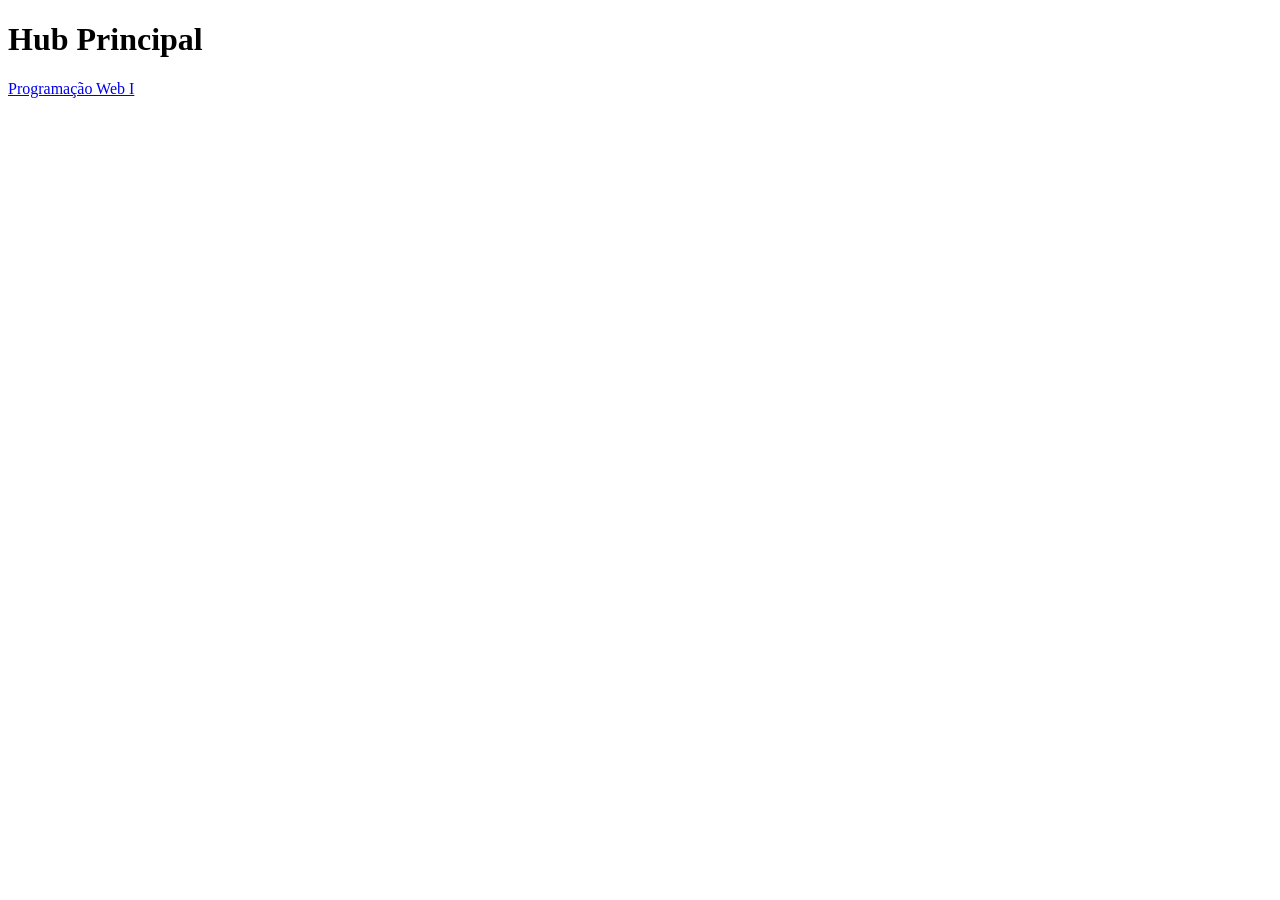
==== index.html @ 40cd1de7 "Hub Principal Criado" ====
<!DOCTYPE html>
<html lang="pt-br">
<head>
    <meta charset="UTF-8">
    <meta name="viewport" content="width=device-width, initial-scale=1.0">
    <title>Hub Principal</title>
</head>
<body>
    <h1>Hub Principal</h1>
    <a href="Prog. Web I/index.html">Programação Web I</a>
    
</body>
</html>
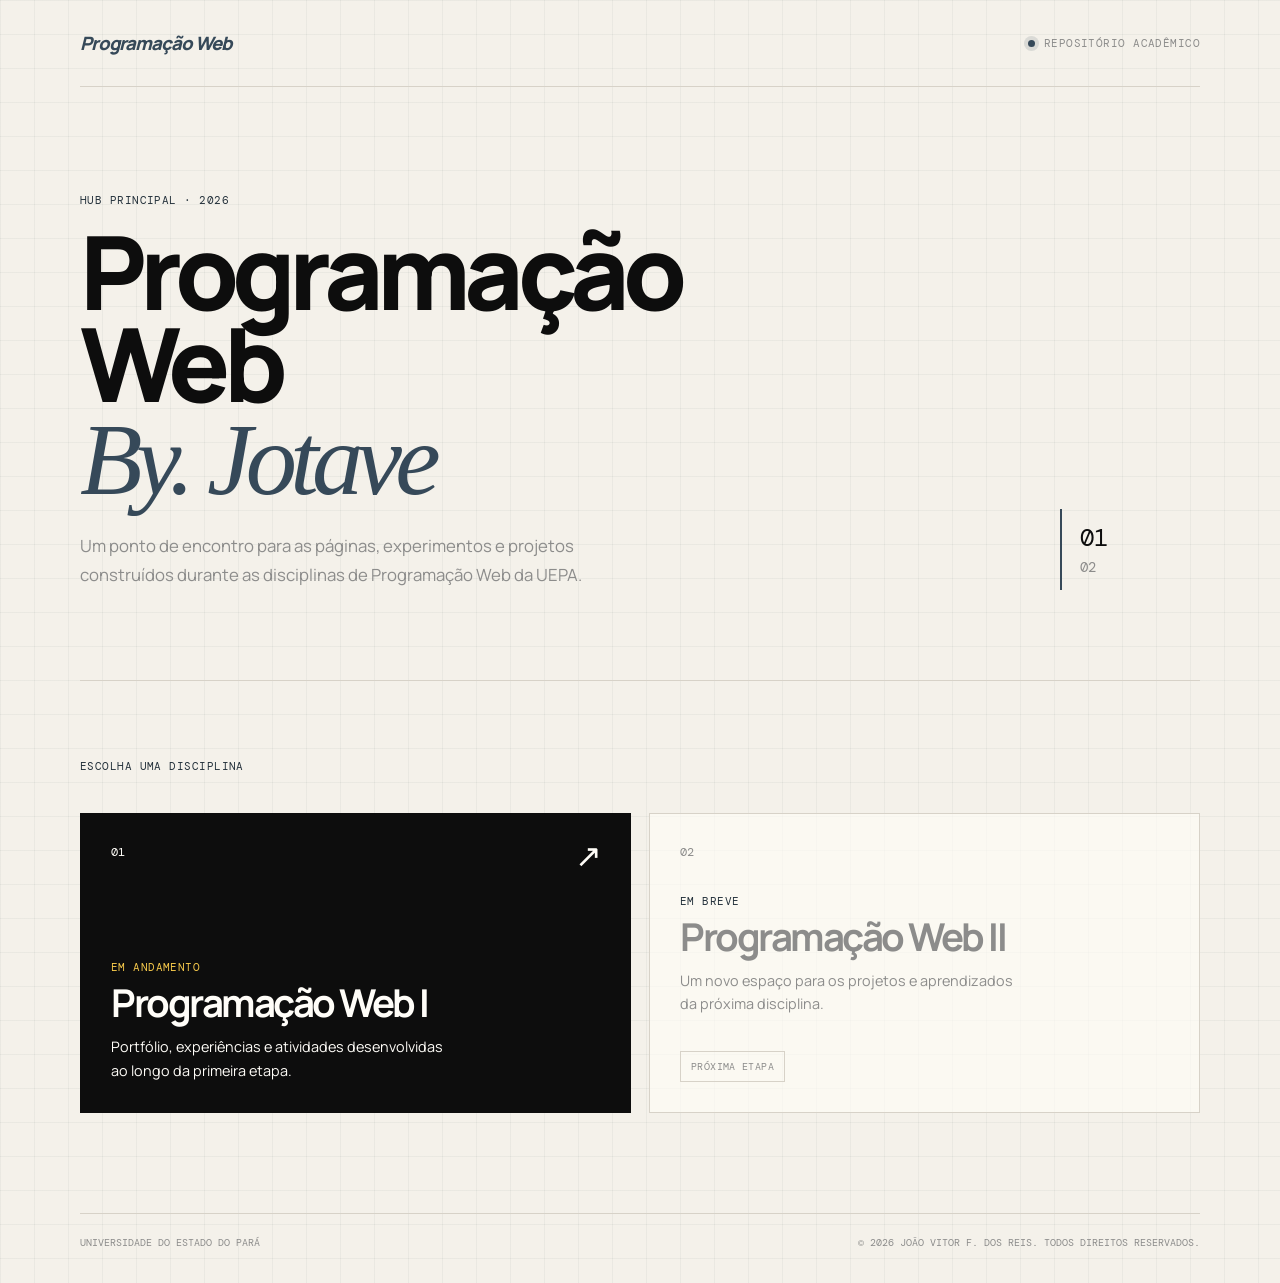
==== commit e705ac93: "Novo Hub, Estilização do Hub, Novas Cores, Prog Web I modificado com novas cores e legendas" ====
--- a/index.html
+++ b/index.html
@@ -3,11 +3,62 @@
 <head>
     <meta charset="UTF-8">
     <meta name="viewport" content="width=device-width, initial-scale=1.0">
-    <title>Hub Principal</title>
+    <meta name="description" content="Hub principal das páginas desenvolvidas nas disciplinas de Programação Web da UEPA.">
+    <link rel="icon" type="image/x-icon" href="public/favicon/favicon.ico">
+    <link rel="apple-touch-icon" href="public/favicon/apple-touch-icon.png">
+    <title>Hub de Programação Web | UEPA</title>
+    <link rel="stylesheet" href="style/hub.css">
 </head>
 <body>
-    <h1>Hub Principal</h1>
-    <a href="Prog. Web I/index.html">Programação Web I</a>
-    
+    <header class="topo">
+        <a class="marca" href="index.html" aria-label="Voltar ao início">
+            <span><em>Programação Web</em></span>
+        </a>
+        <p class="status"><span></span> Repositório acadêmico</p>
+    </header>
+
+    <main>
+        <section class="hero" aria-labelledby="titulo-principal">
+            <div class="hero-conteudo">
+                <p class="eyebrow">Hub principal · 2026</p>
+                <h1 id="titulo-principal">Programação Web <br> <em>By. <a href="https://github.com/jotavedreis" target="_blank" rel="noopener noreferrer">Jotave</a></em></h1>
+                <p class="intro">Um ponto de encontro para as páginas, experimentos e projetos construídos durante as disciplinas de Programação Web da UEPA.</p>
+            </div>
+            <div class="marcador" aria-hidden="true">01<br><span>02</span></div>
+        </section>
+
+        <section class="disciplinas" aria-labelledby="titulo-disciplinas">
+            <div class="secao-cabecalho">
+                <p class="eyebrow">Escolha uma disciplina</p>
+            </div>
+
+            <div class="grade-disciplinas">
+                <a class="disciplina disciplina-principal" href="Prog. Web I/index.html">
+                    <div class="numero">01</div>
+                    <div class="disciplina-texto">
+                        <p class="rotulo">Em andamento</p>
+                        <h3>Programação Web I</h3>
+                        <p>Portfólio, experiências e atividades desenvolvidas ao longo da primeira etapa.</p>
+                    </div>
+                    <span class="seta" aria-hidden="true">↗</span>
+                </a>
+
+                <div class="disciplina disciplina-futura" aria-label="Programação Web II em breve">
+                    <div class="numero">02</div>
+                    <div class="disciplina-texto">
+                        <p class="rotulo">Em breve</p>
+                        <h3>Programação Web II</h3>
+                        <p>Um novo espaço para os projetos e aprendizados da próxima disciplina.</p>
+                    </div>
+                    <span class="badge">Próxima etapa</span>
+                </div>
+            </div>
+        </section>
+    </main>
+
+    <footer>
+        <p>Universidade do Estado do Pará</p>
+        <p>&copy; 2026 João Vitor F. dos Reis. Todos direitos reservados.</p>
+    </footer>
 </body>
 </html>
--- a/style/hub.css
+++ b/style/hub.css
@@ -0,0 +1,326 @@
+@import url('https://fonts.googleapis.com/css2?family=DM+Mono:wght@400;500&family=Manrope:wght@400;500;600;700;800&display=swap');
+
+:root {
+    --ink: #0D0D0D;
+    --muted: #8C8C8B;
+    --paper: #f4f1ea;
+    --panel: #fffdf8;
+    --line: #d7d2c8;
+    --accent: #364959;
+    --accent-dark: #24313b;
+    --yellow: #f5c84b;
+}
+
+* {
+    box-sizing: border-box;
+}
+
+body {
+    min-height: 100vh;
+    margin: 0;
+    color: var(--ink);
+    background-color: var(--paper);
+    background-image: linear-gradient(rgba(23, 33, 43, .045) 1px, transparent 1px), linear-gradient(90deg, rgba(23, 33, 43, .045) 1px, transparent 1px);
+    background-size: 34px 34px;
+    font-family: 'Manrope', sans-serif;
+
+    .topo,
+    main,
+    footer {
+        width: min(1120px, calc(100% - 64px));
+        margin: 0 auto;
+    }
+    .topo {
+    display: flex;
+    align-items: center;
+    justify-content: space-between;
+    padding: 30px 0;
+    border-bottom: 1px solid var(--line);
+    }
+
+    .marca {
+    color: var(--ink);
+    font-size: 1.15rem;
+    font-weight: 800;
+    letter-spacing: -.06em;
+    text-decoration: none;
+
+        span {
+            color: var(--accent);
+        }
+    }
+
+    .status,
+    .eyebrow,
+    .rotulo,
+    .numero,
+    .badge {
+        font-family: 'DM Mono', monospace;
+        letter-spacing: .04em;
+        text-transform: uppercase;
+    }
+
+    .status {
+    display: flex;
+    align-items: center;
+    gap: 9px;
+    margin: 0;
+    color: var(--muted);
+    font-size: .68rem;
+
+        span {
+            width: 7px;
+            height: 7px;
+            border-radius: 50%;
+            background: var(--accent);
+            box-shadow: 0 0 0 4px #36495923;
+        }
+    }
+
+    .hero {
+    display: grid;
+    grid-template-columns: 1fr 140px;
+    align-items: end;
+    gap: 32px;
+    padding: 106px 0 90px;
+    border-bottom: 1px solid var(--line);
+}
+
+.eyebrow {
+    margin: 0 0 18px;
+    color: var(--accent-dark);
+    font-size: .7rem;
+}
+
+h1,
+h2,
+h3,
+p {
+    margin-top: 0;
+}
+
+h1,
+h2,
+h3 {
+    letter-spacing: -.065em;
+}
+
+h1 {
+    max-width: 790px;
+    margin-bottom: 26px;
+    font-size: clamp(3.5rem, 8vw, 7.6rem);
+    line-height: .9;
+    font-weight: 800;
+}
+
+h1 em {
+    color: var(--accent);
+    font-family: Georgia, serif;
+    font-weight: 400;
+
+    a {
+        color: var(--accent);
+        text-decoration: none;
+    }
+
+    a:hover,
+    a:focus-visible {
+        text-decoration: underline;
+    }
+}
+
+.intro {
+    max-width: 540px;
+    margin-bottom: 0;
+    color: var(--muted);
+    font-size: 1.05rem;
+    line-height: 1.7;
+}
+
+.marcador {
+    padding: 16px 0 12px 18px;
+    border-left: 2px solid var(--accent);
+    color: var(--ink);
+    font-family: 'DM Mono', monospace;
+    font-size: 1.5rem;
+    line-height: 1.1;
+
+    span {
+        color: var(--muted);
+        font-size: .9rem;
+    }
+}
+
+.disciplinas {
+    padding: 78px 0 100px;
+}
+
+.secao-cabecalho {
+    display: flex;
+    align-items: end;
+    justify-content: space-between;
+    gap: 30px;
+    margin-bottom: 34px;
+
+    h2 {
+        max-width: 380px;
+        margin: 0;
+        font-size: clamp(1.8rem, 3vw, 2.7rem);
+        line-height: 1;
+    }
+
+    .eyebrow {
+        margin-bottom: 6px;
+    }
+}
+
+.grade-disciplinas {
+    display: grid;
+    grid-template-columns: repeat(2, 1fr);
+    gap: 18px;
+}
+
+.disciplina {
+    position: relative;
+    display: flex;
+    min-height: 300px;
+    flex-direction: column;
+    justify-content: space-between;
+    padding: 30px;
+    border: 1px solid var(--ink);
+    text-decoration: none;
+}
+
+.disciplina-principal {
+    color: var(--panel);
+    background: var(--ink);
+    transition: transform .25s ease, background .25s ease;
+
+    &:hover,
+    &:focus-visible {
+        background: var(--accent-dark);
+        transform: translateY(-6px);
+    }
+}
+
+.disciplina-futura {
+    color: var(--muted);
+    border-color: var(--line);
+    background: rgba(255, 253, 248, .64);
+
+    .rotulo {
+        color: var(--accent-dark);
+    }
+}
+
+.numero {
+    font-size: .75rem;
+}
+
+.rotulo {
+    margin-bottom: 10px;
+    color: var(--yellow);
+    font-size: .66rem;
+}
+
+.disciplina-texto {
+    max-width: 390px;
+
+    p:last-child {
+        max-width: 340px;
+        margin-bottom: 0;
+        font-size: .9rem;
+        line-height: 1.6;
+    }
+}
+
+h3 {
+    margin-bottom: 14px;
+    color: inherit;
+    font-size: clamp(1.7rem, 3vw, 2.55rem);
+    line-height: .98;
+}
+
+.seta {
+    position: absolute;
+    top: 25px;
+    right: 28px;
+    font-size: 2rem;
+    line-height: 1;
+}
+
+.badge {
+    align-self: flex-start;
+    padding: 8px 10px;
+    border: 1px solid var(--line);
+    color: var(--muted);
+    font-size: .6rem;
+}
+
+footer {
+    display: flex;
+    justify-content: space-between;
+    gap: 20px;
+    padding: 22px 0 34px;
+    border-top: 1px solid var(--line);
+    color: var(--muted);
+    font-family: 'DM Mono', monospace;
+    font-size: .65rem;
+    text-transform: uppercase;
+
+    p {
+        margin: 0;
+    }
+}
+
+@media (max-width: 700px) {
+    .topo {
+        padding: 22px 0;
+    }
+
+    .status {
+        font-size: .58rem;
+    }
+
+    .hero {
+        grid-template-columns: 1fr;
+        gap: 36px;
+        padding: 76px 0 62px;
+    }
+
+    h1 {
+        font-size: clamp(3.1rem, 17vw, 5.2rem);
+    }
+
+    .marcador {
+        width: fit-content;
+        padding-top: 8px;
+    }
+
+    .disciplinas {
+        padding: 58px 0 72px;
+    }
+
+    .secao-cabecalho,
+    .grade-disciplinas,
+    footer {
+        display: block;
+    }
+
+    .secao-cabecalho {
+        h2 {
+            margin-top: 28px;
+        }
+    }
+
+    .disciplina + .disciplina {
+        margin-top: 14px;
+    }
+
+    footer {
+        p + p {
+            margin-top: 10px;
+        }
+    }
+}
+}
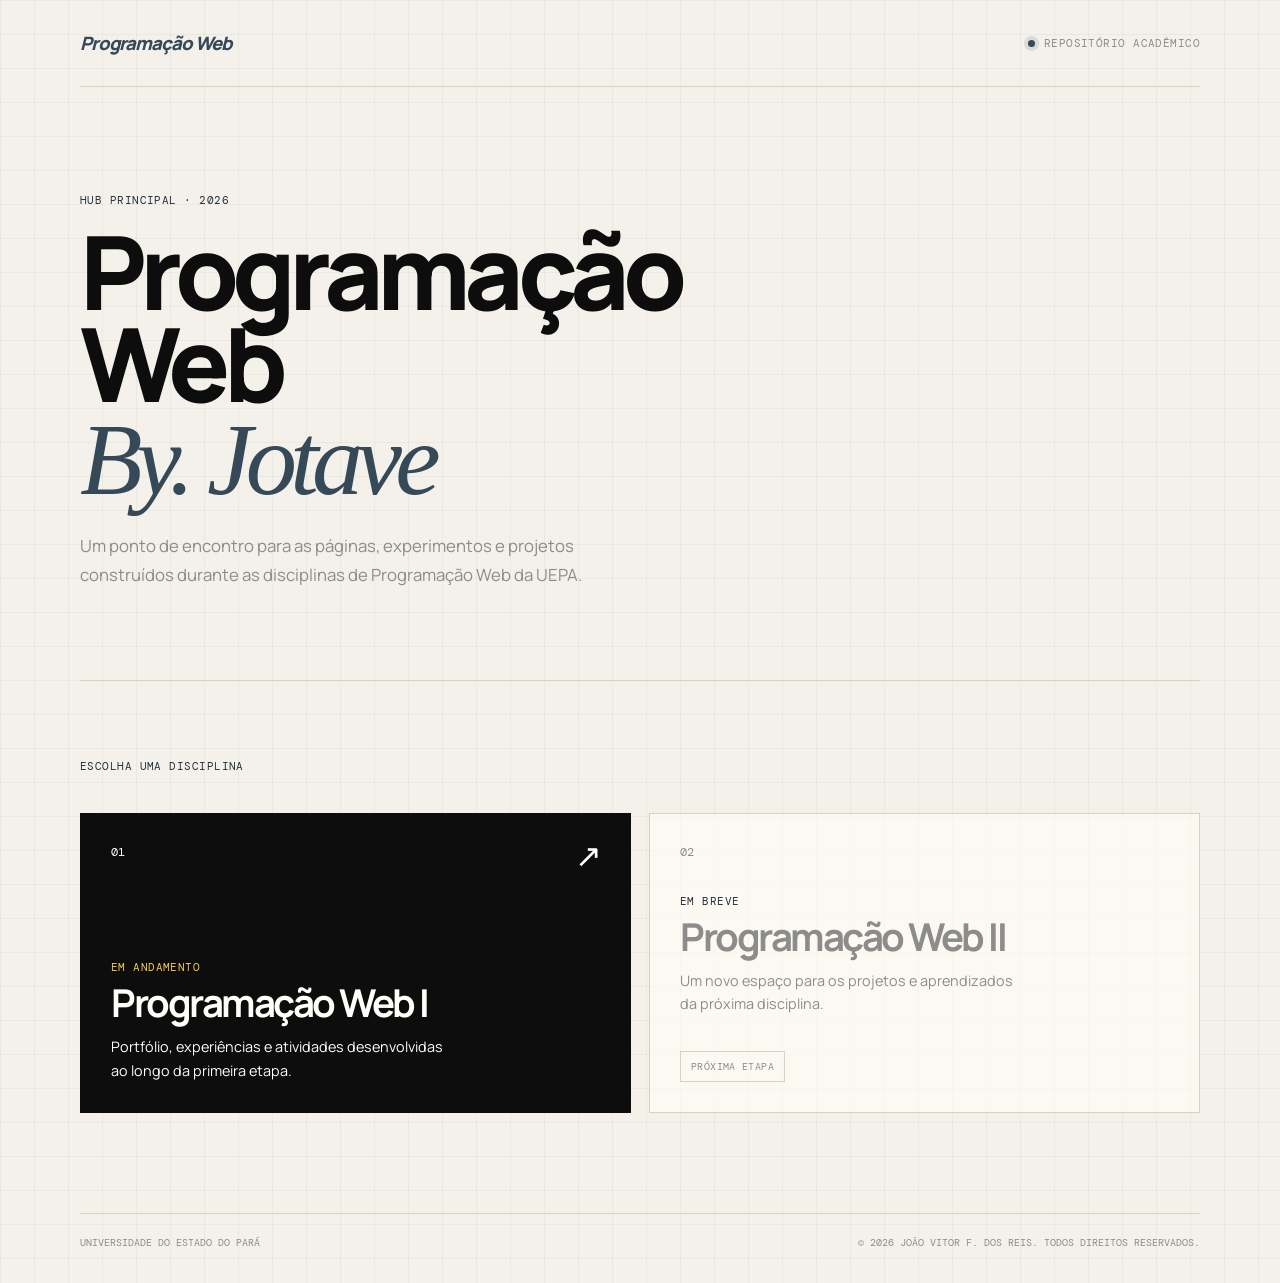
==== commit f46d9d89: "Troca de nome de pastas internas para evitar erros com os Hiperlinks. Troca de pt-br para pt-BR" ====
--- a/index.html
+++ b/index.html
@@ -1,5 +1,5 @@
 <!DOCTYPE html>
-<html lang="pt-br">
+<html lang="pt-BR">
 <head>
     <meta charset="UTF-8">
     <meta name="viewport" content="width=device-width, initial-scale=1.0">
@@ -24,16 +24,15 @@
                 <h1 id="titulo-principal">Programação Web <br> <em>By. <a href="https://github.com/jotavedreis" target="_blank" rel="noopener noreferrer">Jotave</a></em></h1>
                 <p class="intro">Um ponto de encontro para as páginas, experimentos e projetos construídos durante as disciplinas de Programação Web da UEPA.</p>
             </div>
-            <div class="marcador" aria-hidden="true">01<br><span>02</span></div>
         </section>
 
-        <section class="disciplinas" aria-labelledby="titulo-disciplinas">
+        <section class="disciplinas">
             <div class="secao-cabecalho">
                 <p class="eyebrow">Escolha uma disciplina</p>
             </div>
 
             <div class="grade-disciplinas">
-                <a class="disciplina disciplina-principal" href="Prog. Web I/index.html">
+                <a class="disciplina disciplina-principal" href="prog-web-1/index.html" aria-label="Acessar a disciplina de Programação Web I">
                     <div class="numero">01</div>
                     <div class="disciplina-texto">
                         <p class="rotulo">Em andamento</p>
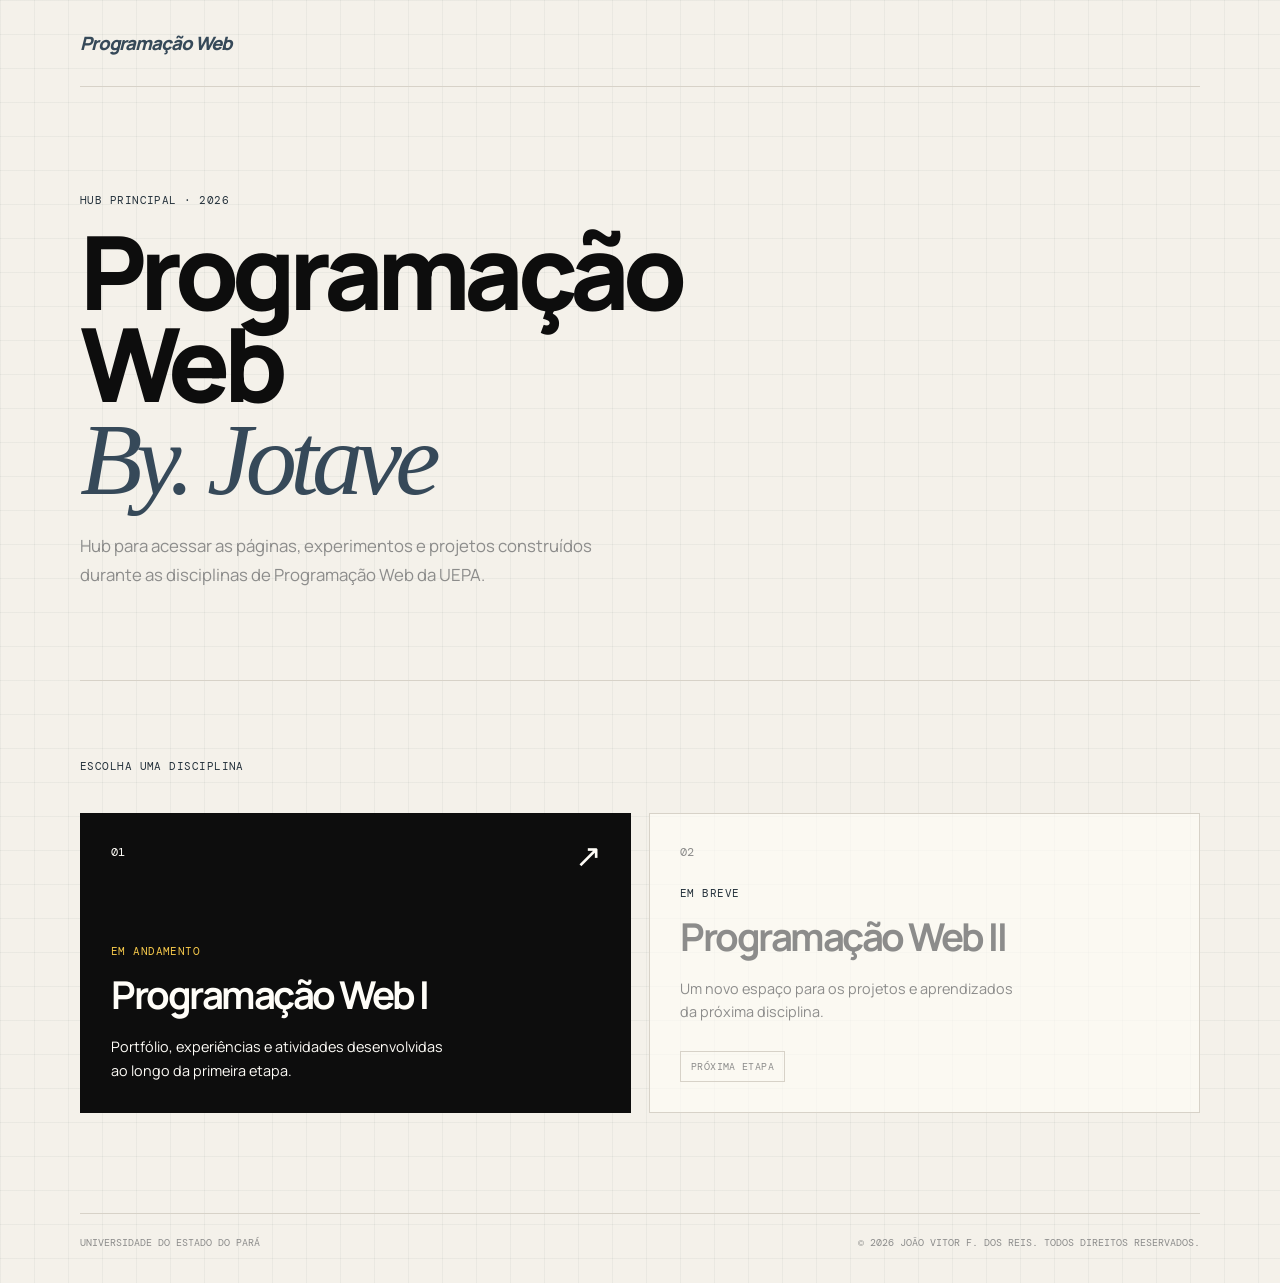
==== commit 2f7321b1: "Refatoração do CSS" ====
--- a/index.html
+++ b/index.html
@@ -14,7 +14,6 @@
         <a class="marca" href="index.html" aria-label="Voltar ao início">
             <span><em>Programação Web</em></span>
         </a>
-        <p class="status"><span></span> Repositório acadêmico</p>
     </header>
 
     <main>
@@ -22,7 +21,7 @@
             <div class="hero-conteudo">
                 <p class="eyebrow">Hub principal · 2026</p>
                 <h1 id="titulo-principal">Programação Web <br> <em>By. <a href="https://github.com/jotavedreis" target="_blank" rel="noopener noreferrer">Jotave</a></em></h1>
-                <p class="intro">Um ponto de encontro para as páginas, experimentos e projetos construídos durante as disciplinas de Programação Web da UEPA.</p>
+                <p class="intro">Hub para acessar as páginas, experimentos e projetos construídos durante as disciplinas de Programação Web da UEPA.</p>
             </div>
         </section>
 
@@ -36,7 +35,7 @@
                     <div class="numero">01</div>
                     <div class="disciplina-texto">
                         <p class="rotulo">Em andamento</p>
-                        <h3>Programação Web I</h3>
+                        <h2>Programação Web I</h2>
                         <p>Portfólio, experiências e atividades desenvolvidas ao longo da primeira etapa.</p>
                     </div>
                     <span class="seta" aria-hidden="true">↗</span>
@@ -46,7 +45,7 @@
                     <div class="numero">02</div>
                     <div class="disciplina-texto">
                         <p class="rotulo">Em breve</p>
-                        <h3>Programação Web II</h3>
+                        <h2>Programação Web II</h2>
                         <p>Um novo espaço para os projetos e aprendizados da próxima disciplina.</p>
                     </div>
                     <span class="badge">Próxima etapa</span>
--- a/style/hub.css
+++ b/style/hub.css
@@ -50,7 +50,6 @@
         }
     }
 
-    .status,
     .eyebrow,
     .rotulo,
     .numero,
@@ -58,23 +57,6 @@
         font-family: 'DM Mono', monospace;
         letter-spacing: .04em;
         text-transform: uppercase;
-    }
-
-    .status {
-    display: flex;
-    align-items: center;
-    gap: 9px;
-    margin: 0;
-    color: var(--muted);
-    font-size: .68rem;
-
-        span {
-            width: 7px;
-            height: 7px;
-            border-radius: 50%;
-            background: var(--accent);
-            box-shadow: 0 0 0 4px #36495923;
-        }
     }
 
     .hero {
@@ -234,11 +216,11 @@
     }
 }
 
-h3 {
+h2 {
     margin-bottom: 14px;
     color: inherit;
     font-size: clamp(1.7rem, 3vw, 2.55rem);
-    line-height: .98;
+    font-weight: 700;
 }
 
 .seta {
@@ -278,10 +260,6 @@
         padding: 22px 0;
     }
 
-    .status {
-        font-size: .58rem;
-    }
-
     .hero {
         grid-template-columns: 1fr;
         gap: 36px;
